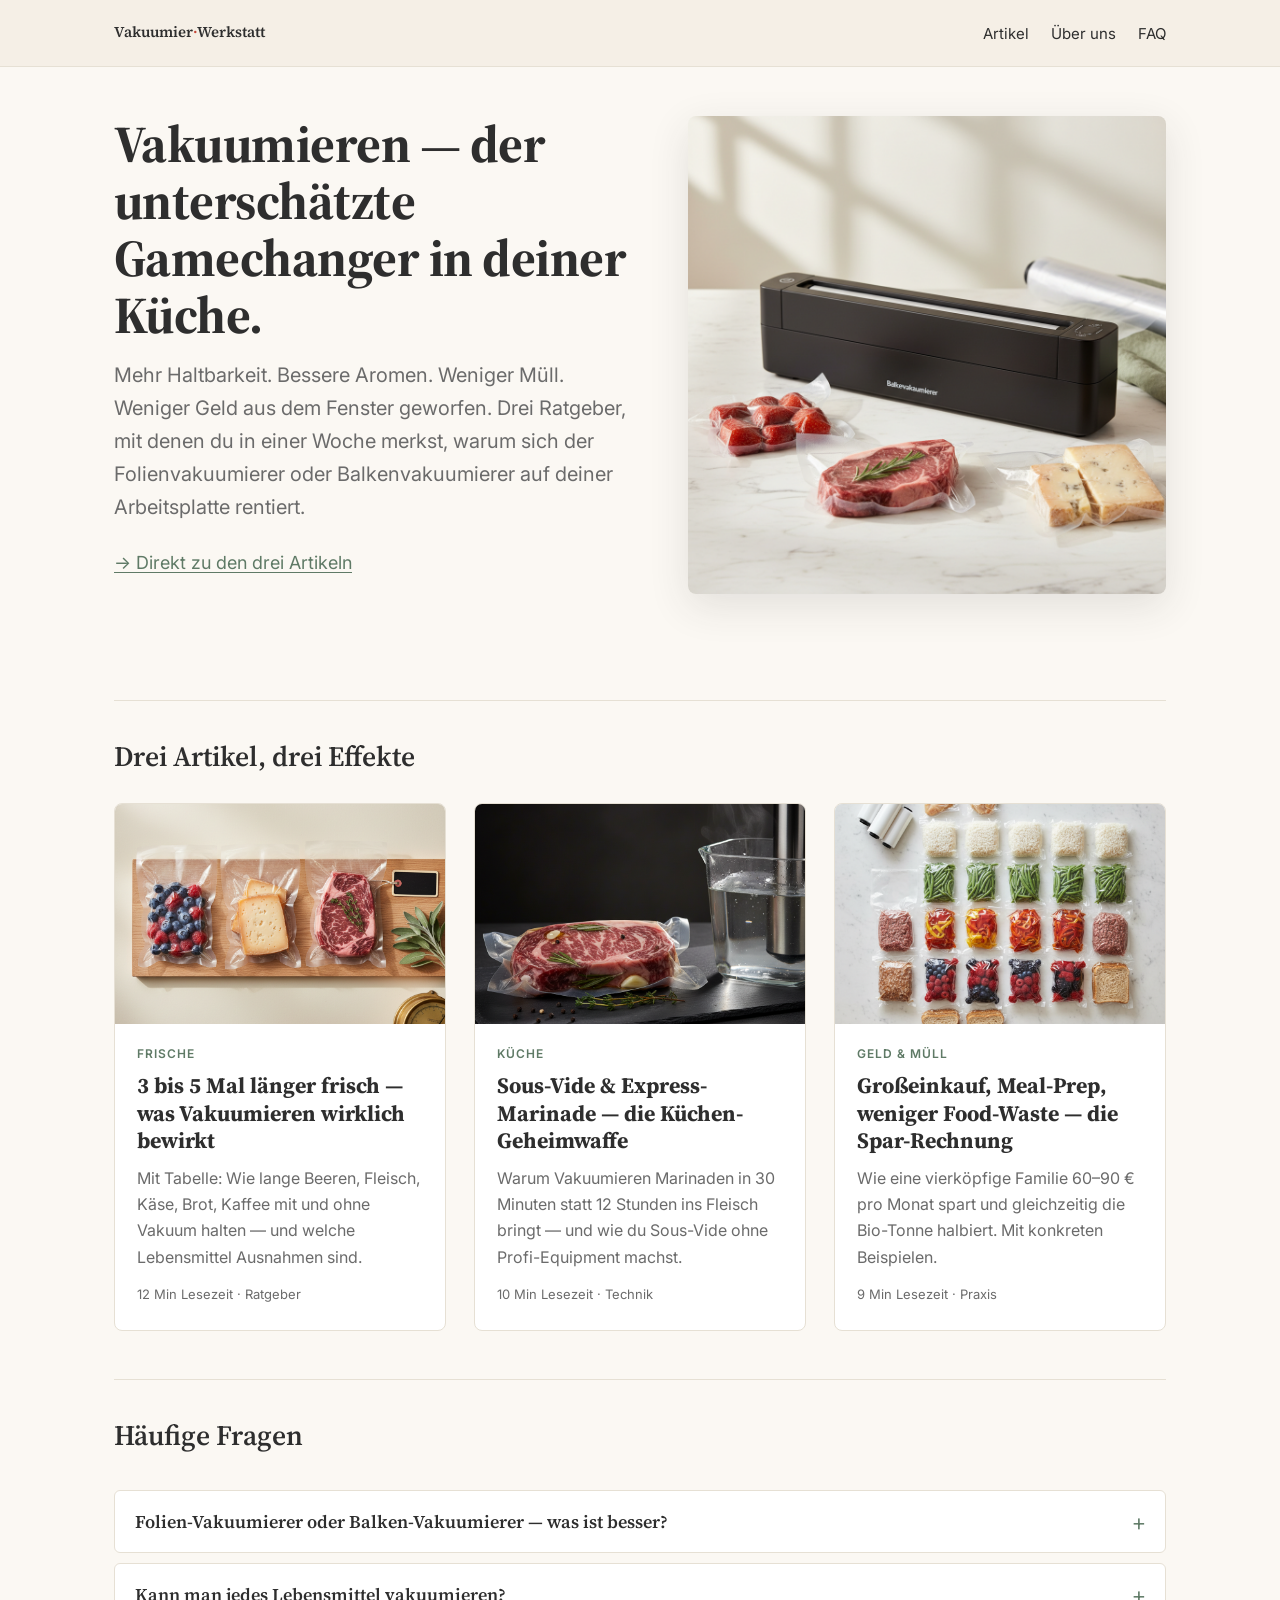
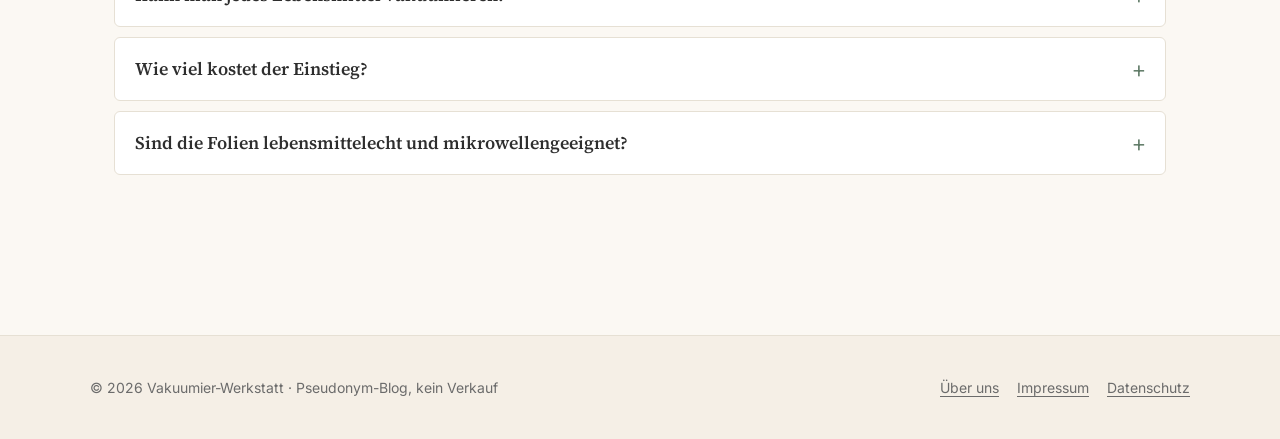
==== index.html @ cbb606b1 "Initial blog: 3 articles, E-E-A-T pages, schema.org markup" ====
<!doctype html>
<html lang="de">
<head>
<meta charset="utf-8">
<meta name="viewport" content="width=device-width,initial-scale=1">
<title>Vakuumier-Werkstatt — Vakuumieren als Gamechanger im Haushalt</title>
<meta name="description" content="Warum Vakuumieren mit Folie und Balkenvakuumierer dein Haushalts-Gamechanger ist: längere Haltbarkeit, bessere Aromen, weniger Müll, weniger Geld. Praxisnahe Ratgeber, Tabellen, Erfahrungswerte.">
<link rel="canonical" href="https://nichtagentur.github.io/vakuumier-werkstatt/">
<meta name="robots" content="index,follow,max-image-preview:large">
<meta name="author" content="Vakuumier-Werkstatt">
<meta name="theme-color" content="#F5EFE6">

<!-- Open Graph -->
<meta property="og:type" content="website">
<meta property="og:locale" content="de_DE">
<meta property="og:site_name" content="Vakuumier-Werkstatt">
<meta property="og:title" content="Vakuumieren — der unterschätzte Gamechanger im Haushalt">
<meta property="og:description" content="Längere Haltbarkeit, bessere Aromen, weniger Müll, weniger Geld. Drei Ratgeber-Artikel zu Folien-Vakuumierern und Balkenvakuumierern.">
<meta property="og:image" content="https://nichtagentur.github.io/vakuumier-werkstatt/img/00-hero.png">
<meta property="og:url" content="https://nichtagentur.github.io/vakuumier-werkstatt/">

<!-- Twitter -->
<meta name="twitter:card" content="summary_large_image">
<meta name="twitter:title" content="Vakuumieren — der unterschätzte Gamechanger im Haushalt">
<meta name="twitter:description" content="Drei Ratgeber-Artikel zu Folien-Vakuumierern und Balkenvakuumierern.">
<meta name="twitter:image" content="https://nichtagentur.github.io/vakuumier-werkstatt/img/00-hero.png">

<link rel="preconnect" href="https://fonts.googleapis.com">
<link rel="preconnect" href="https://fonts.gstatic.com" crossorigin>
<link rel="stylesheet" href="https://fonts.googleapis.com/css2?family=Inter:wght@400;500;600;700&family=Source+Serif+4:wght@400;600;700&display=swap">
<link rel="stylesheet" href="assets/style.css">

<script type="application/ld+json">
{
  "@context":"https://schema.org",
  "@type":"WebSite",
  "name":"Vakuumier-Werkstatt",
  "url":"https://nichtagentur.github.io/vakuumier-werkstatt/",
  "description":"Ratgeber-Blog zum Vakuumieren von Lebensmitteln mit Folien-Vakuumierern und Balkenvakuumierern.",
  "inLanguage":"de-DE",
  "publisher":{
    "@type":"Organization",
    "name":"Vakuumier-Werkstatt",
    "url":"https://nichtagentur.github.io/vakuumier-werkstatt/"
  }
}
</script>
</head>
<body>
<a href="#main" class="skip-link">Zum Inhalt springen</a>

<header class="site-header">
  <div class="nav">
    <a href="/" class="brand">Vakuumier<span>·</span>Werkstatt</a>
    <nav aria-label="Hauptnavigation">
      <ul>
        <li><a href="#artikel">Artikel</a></li>
        <li><a href="ueber-uns.html">Über uns</a></li>
        <li><a href="#faq">FAQ</a></li>
      </ul>
    </nav>
  </div>
</header>

<section class="hero">
  <div>
    <h1>Vakuumieren — der unterschätzte Gamechanger in deiner Küche.</h1>
    <p class="lede">Mehr Haltbarkeit. Bessere Aromen. Weniger Müll. Weniger Geld aus dem Fenster geworfen. Drei Ratgeber, mit denen du in einer Woche merkst, warum sich der Folien­vakuumierer oder Balken­vakuumierer auf deiner Arbeitsplatte rentiert.</p>
    <p><a href="#artikel">→ Direkt zu den drei Artikeln</a></p>
  </div>
  <img src="img/00-hero.png" alt="Schwarzer Balkenvakuumierer auf Marmor-Arbeitsplatte, daneben drei vakuumierte Beutel mit Erdbeeren, Steak und Käse" width="1200" height="675" fetchpriority="high">
</section>

<main id="main">

  <h2 class="section-title" id="artikel">Drei Artikel, drei Effekte</h2>

  <div class="cards">

    <article class="card">
      <a href="artikel/frische-verlaengern.html" class="card-link" aria-label="Artikel lesen: Wie Vakuumieren Lebensmittel 3 bis 5 Mal länger frisch hält">
        <img src="img/01-frische.png" alt="Vakuumierte Beutel mit Beeren, Käse und Steak auf Holz" width="800" height="533" loading="lazy">
        <div class="card-body">
          <span class="kicker">Frische</span>
          <h3>3 bis 5 Mal länger frisch — was Vakuumieren wirklich bewirkt</h3>
          <p>Mit Tabelle: Wie lange Beeren, Fleisch, Käse, Brot, Kaffee mit und ohne Vakuum halten — und welche Lebensmittel Ausnahmen sind.</p>
          <span class="meta">12 Min Lesezeit · Ratgeber</span>
        </div>
      </a>
    </article>

    <article class="card">
      <a href="artikel/sous-vide-marinieren.html" class="card-link" aria-label="Artikel lesen: Sous-Vide und Marinieren mit dem Vakuumierer">
        <img src="img/02-sousvide.png" alt="Vakuumierter Beutel mit Steak und Kräutern neben Sous-Vide-Stick" width="800" height="533" loading="lazy">
        <div class="card-body">
          <span class="kicker">Küche</span>
          <h3>Sous-Vide &amp; Express-Marinade — die Küchen-Geheimwaffe</h3>
          <p>Warum Vakuumieren Marinaden in 30 Minuten statt 12 Stunden ins Fleisch bringt — und wie du Sous-Vide ohne Profi-Equipment machst.</p>
          <span class="meta">10 Min Lesezeit · Technik</span>
        </div>
      </a>
    </article>

    <article class="card">
      <a href="artikel/sparen-meal-prep.html" class="card-link" aria-label="Artikel lesen: Geld sparen mit Großeinkauf und Meal Prep">
        <img src="img/03-sparen.png" alt="Marmor-Arbeitsplatte mit Raster aus vakuumierten Portions-Beuteln" width="800" height="533" loading="lazy">
        <div class="card-body">
          <span class="kicker">Geld &amp; Müll</span>
          <h3>Großeinkauf, Meal-Prep, weniger Food-Waste — die Spar-Rechnung</h3>
          <p>Wie eine vierköpfige Familie 60–90 € pro Monat spart und gleichzeitig die Bio-Tonne halbiert. Mit konkreten Beispielen.</p>
          <span class="meta">9 Min Lesezeit · Praxis</span>
        </div>
      </a>
    </article>

  </div>

  <h2 class="section-title" id="faq">Häufige Fragen</h2>
  <div class="faq">

    <details>
      <summary>Folien-Vakuumierer oder Balken-Vakuumierer — was ist besser?</summary>
      <div class="faq-body">
        <p>Für 95 % aller Haushalte ist ein <strong>Balkenvakuumierer</strong> die richtige Wahl: stärkere Pumpe, dichtet zuverlässiger, kommt mit feuchten Lebensmitteln klar und arbeitet mit günstigen Standard-Folienrollen. Folien-Vakuumierer (Hand- oder Stab-Geräte) sind nur sinnvoll als Zweitgerät für unterwegs, fürs Wieder-Vakuumieren bereits geöffneter Zip-Beutel oder bei extrem wenig Platz.</p>
      </div>
    </details>

    <details>
      <summary>Kann man jedes Lebensmittel vakuumieren?</summary>
      <div class="faq-body">
        <p>Nein. Frische weiche Pilze, frischer Knoblauch und frische Zwiebeln bilden im Vakuum potenziell Botulinum-Sporen-freundliche Bedingungen — diese gehören vorher gegart oder eingefroren. Auch frische Erdbeeren werden zerquetscht, wenn man sie nicht vorher kurz schockgefriert. Käse mit Schimmelkultur (Camembert, Roquefort) braucht Restluft. Mehr dazu in unserem <a href="artikel/frische-verlaengern.html">Frische-Artikel</a>.</p>
      </div>
    </details>

    <details>
      <summary>Wie viel kostet der Einstieg?</summary>
      <div class="faq-body">
        <p>Solider Balkenvakuumierer fürs erste Jahr: 80–140 €. Folienrollen (28 cm × 6 m, geprägt): rund 1,80 € pro Meter, je Beutel 5–15 Cent. Wer regelmäßig Fleisch portionsweise einfriert, hat das Gerät statistisch nach 4–7 Monaten amortisiert — siehe <a href="artikel/sparen-meal-prep.html">Spar-Rechnung</a>.</p>
      </div>
    </details>

    <details>
      <summary>Sind die Folien lebensmittelecht und mikrowellengeeignet?</summary>
      <div class="faq-body">
        <p>Geprägte Vakuumierfolien (PA/PE) sind in der EU als lebensmittelechte Verpackung zugelassen, BPA-frei und sous-vide-tauglich bis ca. 95 °C. Für Mikrowelle und Tiefkühler beide Symbole auf der Verpackung prüfen — die meisten guten Marken sind beides.</p>
      </div>
    </details>

  </div>

</main>

<footer class="site-footer">
  <div class="inner">
    <div>© 2026 Vakuumier-Werkstatt · Pseudonym-Blog, kein Verkauf</div>
    <ul>
      <li><a href="ueber-uns.html">Über uns</a></li>
      <li><a href="impressum.html">Impressum</a></li>
      <li><a href="datenschutz.html">Datenschutz</a></li>
    </ul>
  </div>
</footer>

<script type="application/ld+json">
{
  "@context":"https://schema.org",
  "@type":"FAQPage",
  "mainEntity":[
    {"@type":"Question","name":"Folien-Vakuumierer oder Balken-Vakuumierer — was ist besser?","acceptedAnswer":{"@type":"Answer","text":"Für 95 % aller Haushalte ist ein Balkenvakuumierer die richtige Wahl: stärkere Pumpe, dichtet zuverlässiger, kommt mit feuchten Lebensmitteln klar und arbeitet mit günstigen Standard-Folienrollen."}},
    {"@type":"Question","name":"Kann man jedes Lebensmittel vakuumieren?","acceptedAnswer":{"@type":"Answer","text":"Nein. Frische weiche Pilze, frischer Knoblauch und frische Zwiebeln bilden im Vakuum potenziell Botulinum-Sporen-freundliche Bedingungen. Frische Erdbeeren werden zerquetscht, wenn man sie nicht vorher kurz schockgefriert. Käse mit Schimmelkultur braucht Restluft."}},
    {"@type":"Question","name":"Wie viel kostet der Einstieg?","acceptedAnswer":{"@type":"Answer","text":"Solider Balkenvakuumierer 80–140 €. Folienrollen rund 1,80 € pro Meter, je Beutel 5–15 Cent. Amortisation nach 4–7 Monaten bei regelmäßigem Fleischportionieren."}},
    {"@type":"Question","name":"Sind die Folien lebensmittelecht und mikrowellengeeignet?","acceptedAnswer":{"@type":"Answer","text":"Geprägte Vakuumierfolien (PA/PE) sind in der EU als lebensmittelechte Verpackung zugelassen, BPA-frei und sous-vide-tauglich bis ca. 95 °C."}}
  ]
}
</script>
</body>
</html>
---- assets/style.css ----
:root{
  --cream:#F5EFE6;
  --sage:#8FA68E;
  --sage-dark:#5F7A66;
  --tomato:#C44536;
  --ink:#2E2E2E;
  --muted:#6b6b6b;
  --line:#e6e0d4;
  --bg:#fbf8f3;
  --max:760px;
  --maxwide:1100px;
  --serif:"Source Serif 4","Iowan Old Style",Georgia,serif;
  --sans:"Inter",-apple-system,BlinkMacSystemFont,"Segoe UI",Roboto,sans-serif;
}
*{box-sizing:border-box}
html{scroll-behavior:smooth;-webkit-text-size-adjust:100%}
body{
  margin:0;font-family:var(--sans);color:var(--ink);background:var(--bg);
  font-size:18px;line-height:1.65;font-feature-settings:"kern","liga";
}
img{max-width:100%;height:auto;display:block}
a{color:var(--sage-dark);text-decoration-thickness:1px;text-underline-offset:3px}
a:hover{color:var(--tomato)}

/* HEADER */
.site-header{
  border-bottom:1px solid var(--line);background:var(--cream);
}
.nav{
  max-width:var(--maxwide);margin:0 auto;padding:18px 24px;
  display:flex;justify-content:space-between;align-items:center;gap:24px;flex-wrap:wrap;
}
.brand{font-family:var(--serif);font-weight:600;font-size:22px;color:var(--ink);text-decoration:none}
.brand span{color:var(--tomato)}
.nav ul{list-style:none;margin:0;padding:0;display:flex;gap:22px;flex-wrap:wrap}
.nav a{color:var(--ink);text-decoration:none;font-size:15px}
.nav a:hover{color:var(--tomato)}

/* HERO */
.hero{
  max-width:var(--maxwide);margin:0 auto;padding:48px 24px 24px;
  display:grid;grid-template-columns:1.1fr 1fr;gap:48px;align-items:center;
}
.hero h1{
  font-family:var(--serif);font-weight:700;font-size:clamp(32px,4.5vw,52px);
  line-height:1.1;margin:0 0 16px;letter-spacing:-0.01em;
}
.hero p.lede{font-size:20px;color:var(--muted);margin:0 0 24px}
.hero img{border-radius:8px;box-shadow:0 12px 40px rgba(46,46,46,0.12)}
@media(max-width:760px){.hero{grid-template-columns:1fr;padding-top:24px;gap:24px}}

/* ARTICLES GRID */
main{max-width:var(--maxwide);margin:0 auto;padding:32px 24px 64px}
.section-title{
  font-family:var(--serif);font-size:28px;margin:48px 0 24px;font-weight:600;
  border-top:1px solid var(--line);padding-top:32px;
}
.cards{display:grid;grid-template-columns:repeat(3,1fr);gap:28px}
@media(max-width:880px){.cards{grid-template-columns:1fr}}
.card{
  background:#fff;border:1px solid var(--line);border-radius:8px;overflow:hidden;
  transition:transform .2s ease,box-shadow .2s ease;display:flex;flex-direction:column;
}
.card:hover{transform:translateY(-2px);box-shadow:0 8px 28px rgba(46,46,46,0.08)}
.card a.card-link{color:inherit;text-decoration:none;display:flex;flex-direction:column;height:100%}
.card img{aspect-ratio:3/2;object-fit:cover}
.card-body{padding:20px 22px 24px;flex:1;display:flex;flex-direction:column}
.card .kicker{
  font-size:12px;letter-spacing:0.08em;text-transform:uppercase;color:var(--sage-dark);
  font-weight:600;margin-bottom:8px;
}
.card h3{font-family:var(--serif);font-size:22px;line-height:1.25;margin:0 0 10px}
.card p{margin:0 0 14px;color:var(--muted);font-size:16px;flex:1}
.card .meta{font-size:13px;color:var(--muted)}

/* ARTICLE */
article.post{max-width:var(--max);margin:0 auto;padding:24px}
.post-header{margin:24px 0 32px}
.post-header .kicker{font-size:13px;letter-spacing:0.1em;text-transform:uppercase;color:var(--sage-dark);font-weight:600}
.post h1{
  font-family:var(--serif);font-weight:700;font-size:clamp(30px,4.2vw,46px);
  line-height:1.12;letter-spacing:-0.01em;margin:8px 0 16px;
}
.post .lede{font-size:21px;color:var(--muted);line-height:1.5;margin:0 0 20px}
.post .byline{font-size:14px;color:var(--muted);display:flex;gap:14px;flex-wrap:wrap;align-items:center}
.post .byline strong{color:var(--ink)}
.post figure{margin:32px 0}
.post figure img{border-radius:6px}
.post figcaption{font-size:13px;color:var(--muted);margin-top:8px;font-style:italic}
.post h2{font-family:var(--serif);font-size:30px;margin:48px 0 16px;font-weight:600;line-height:1.2}
.post h3{font-family:var(--serif);font-size:22px;margin:32px 0 12px;font-weight:600}
.post p{margin:0 0 18px}
.post ul,.post ol{margin:0 0 22px;padding-left:24px}
.post li{margin-bottom:8px}
.post blockquote{
  border-left:4px solid var(--sage);background:var(--cream);
  padding:18px 22px;margin:28px 0;border-radius:0 4px 4px 0;font-style:italic;
}
.post table{width:100%;border-collapse:collapse;margin:24px 0;font-size:16px}
.post table th,.post table td{
  text-align:left;padding:12px 14px;border-bottom:1px solid var(--line);
}
.post table th{background:var(--cream);font-weight:600}
.post table tr:hover td{background:#fafafa}
.callout{
  background:var(--cream);border:1px solid var(--line);border-left:4px solid var(--tomato);
  padding:18px 22px;margin:28px 0;border-radius:0 4px 4px 0;
}
.callout strong{color:var(--tomato)}
.tldr{
  background:#fff;border:1px solid var(--line);border-radius:6px;padding:18px 22px;margin:0 0 28px;
}
.tldr strong{display:block;font-size:13px;letter-spacing:0.08em;text-transform:uppercase;color:var(--sage-dark);margin-bottom:6px}

/* AUTHOR BOX */
.author-box{
  display:flex;gap:18px;align-items:flex-start;margin:48px 0 0;padding:24px;
  background:var(--cream);border-radius:8px;border:1px solid var(--line);
}
.author-avatar{
  width:64px;height:64px;border-radius:50%;background:var(--sage);
  display:flex;align-items:center;justify-content:center;color:#fff;
  font-family:var(--serif);font-size:28px;font-weight:700;flex-shrink:0;
}
.author-box h4{margin:0 0 4px;font-family:var(--serif);font-size:18px}
.author-box p{margin:0;font-size:15px;color:var(--muted);line-height:1.55}

/* FAQ */
.faq{margin:32px 0}
.faq details{
  border:1px solid var(--line);border-radius:6px;margin-bottom:10px;background:#fff;
}
.faq summary{
  cursor:pointer;padding:16px 20px;font-weight:600;font-family:var(--serif);font-size:18px;
  list-style:none;position:relative;
}
.faq summary::-webkit-details-marker{display:none}
.faq summary::after{
  content:"+";position:absolute;right:20px;top:14px;font-size:22px;color:var(--sage-dark);
  transition:transform .2s;
}
.faq details[open] summary::after{content:"−"}
.faq details[open] summary{border-bottom:1px solid var(--line)}
.faq .faq-body{padding:14px 20px 20px;color:var(--muted)}
.faq .faq-body p{margin:0 0 10px}

/* FOOTER */
.site-footer{
  border-top:1px solid var(--line);background:var(--cream);margin-top:64px;padding:40px 24px;
}
.site-footer .inner{
  max-width:var(--maxwide);margin:0 auto;
  display:flex;justify-content:space-between;flex-wrap:wrap;gap:24px;font-size:14px;color:var(--muted);
}
.site-footer a{color:var(--muted)}
.site-footer ul{list-style:none;margin:0;padding:0;display:flex;gap:18px;flex-wrap:wrap}

/* UTIL */
.skip-link{position:absolute;left:-9999px;top:auto}
.skip-link:focus{left:8px;top:8px;background:#fff;padding:8px 12px;border:2px solid var(--sage-dark);z-index:999}
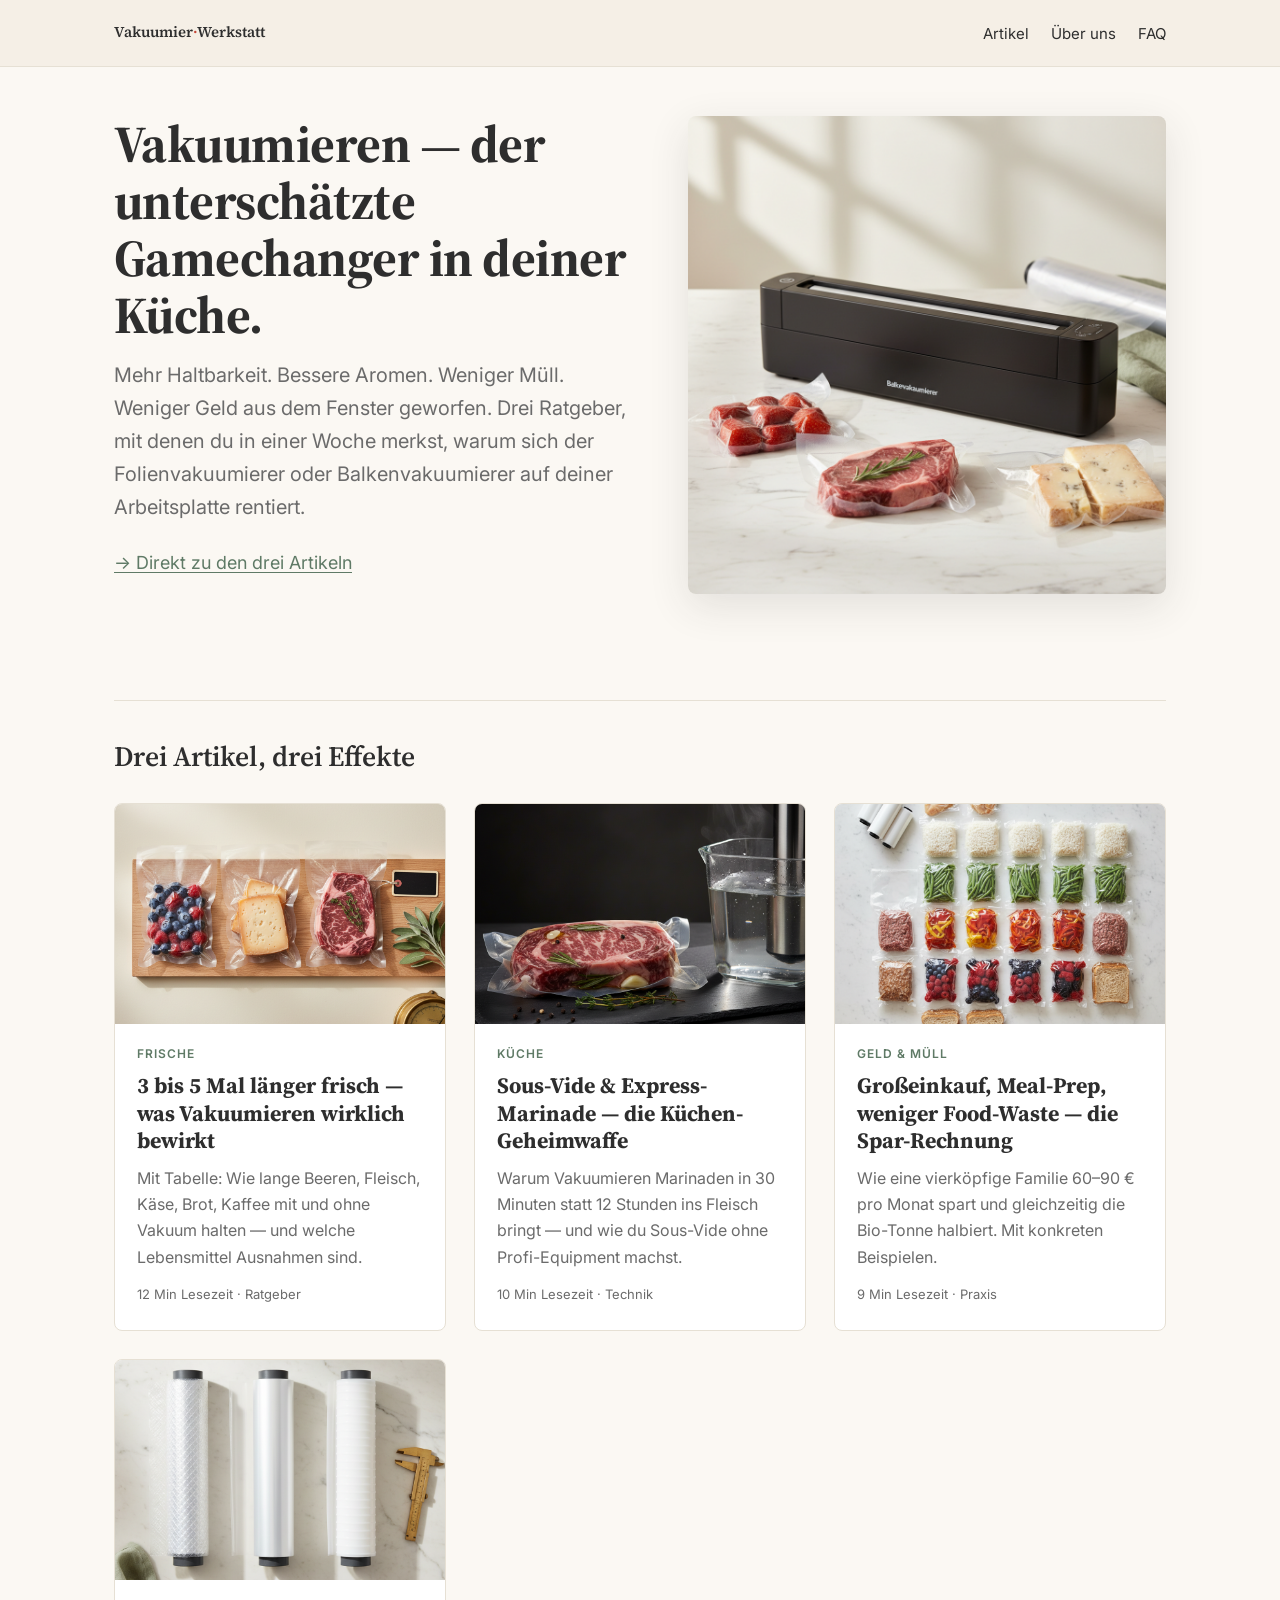
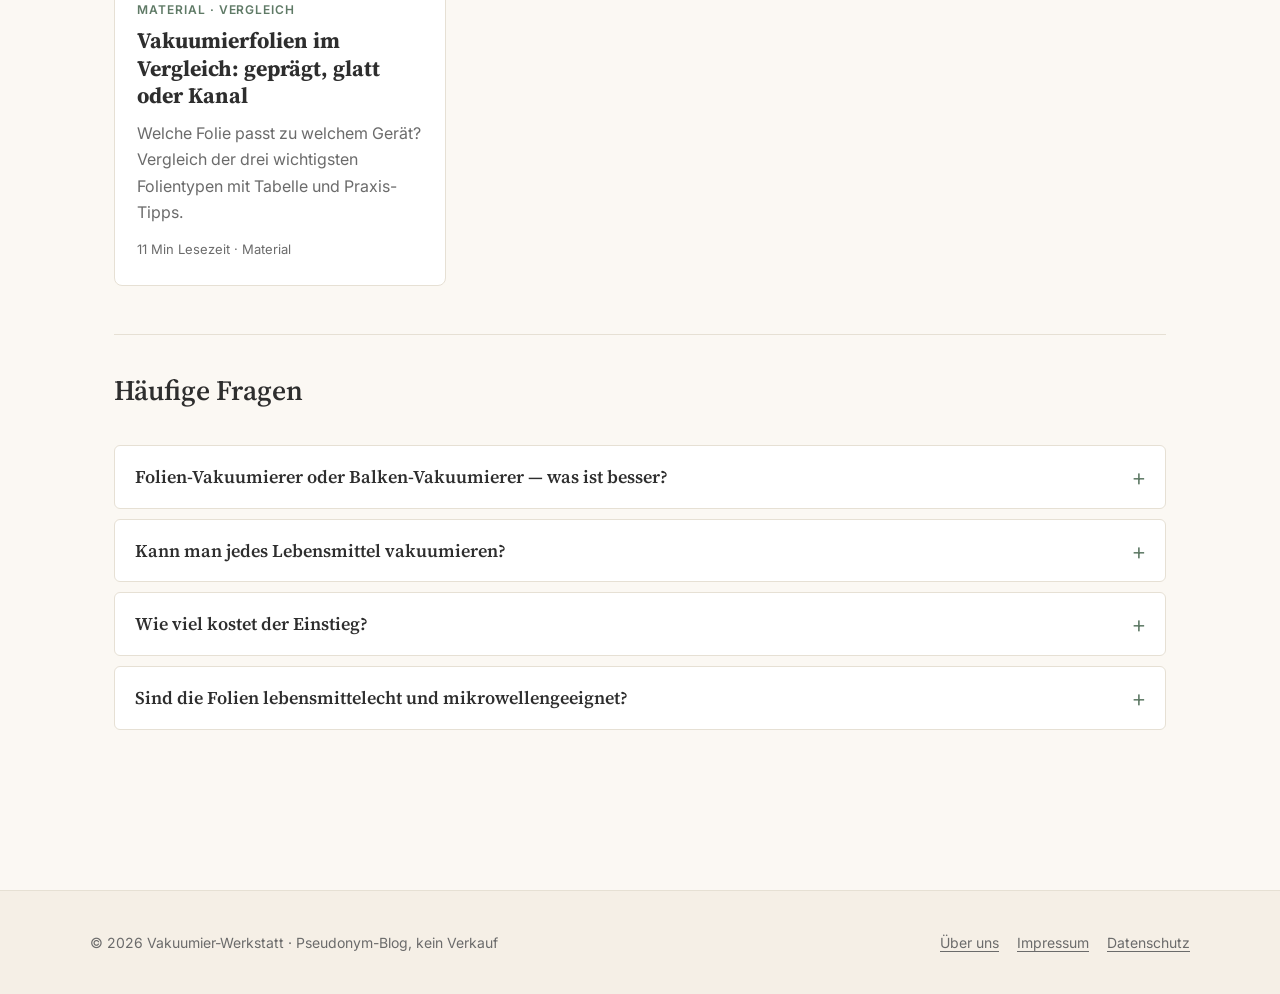
==== commit d77e0c96: "Auto-Artikel: folientypen-vergleich" ====
--- a/index.html
+++ b/index.html
@@ -113,6 +113,18 @@
       </a>
     </article>
 
+    <article class="card">
+      <a href="artikel/folientypen-vergleich.html" class="card-link" aria-label="Artikel lesen: Vakuumierfolien im Vergleich">
+        <img src="img/folientypen-vergleich.png" alt="Drei Vakuumier-Folienrollen nebeneinander: geprägt, glatt und Kanalfolie" width="800" height="533" loading="lazy">
+        <div class="card-body">
+          <span class="kicker">Material · Vergleich</span>
+          <h3>Vakuumierfolien im Vergleich: geprägt, glatt oder Kanal</h3>
+          <p>Welche Folie passt zu welchem Gerät? Vergleich der drei wichtigsten Folientypen mit Tabelle und Praxis-Tipps.</p>
+          <span class="meta">11 Min Lesezeit · Material</span>
+        </div>
+      </a>
+    </article>
+
   </div>
 
   <h2 class="section-title" id="faq">Häufige Fragen</h2>
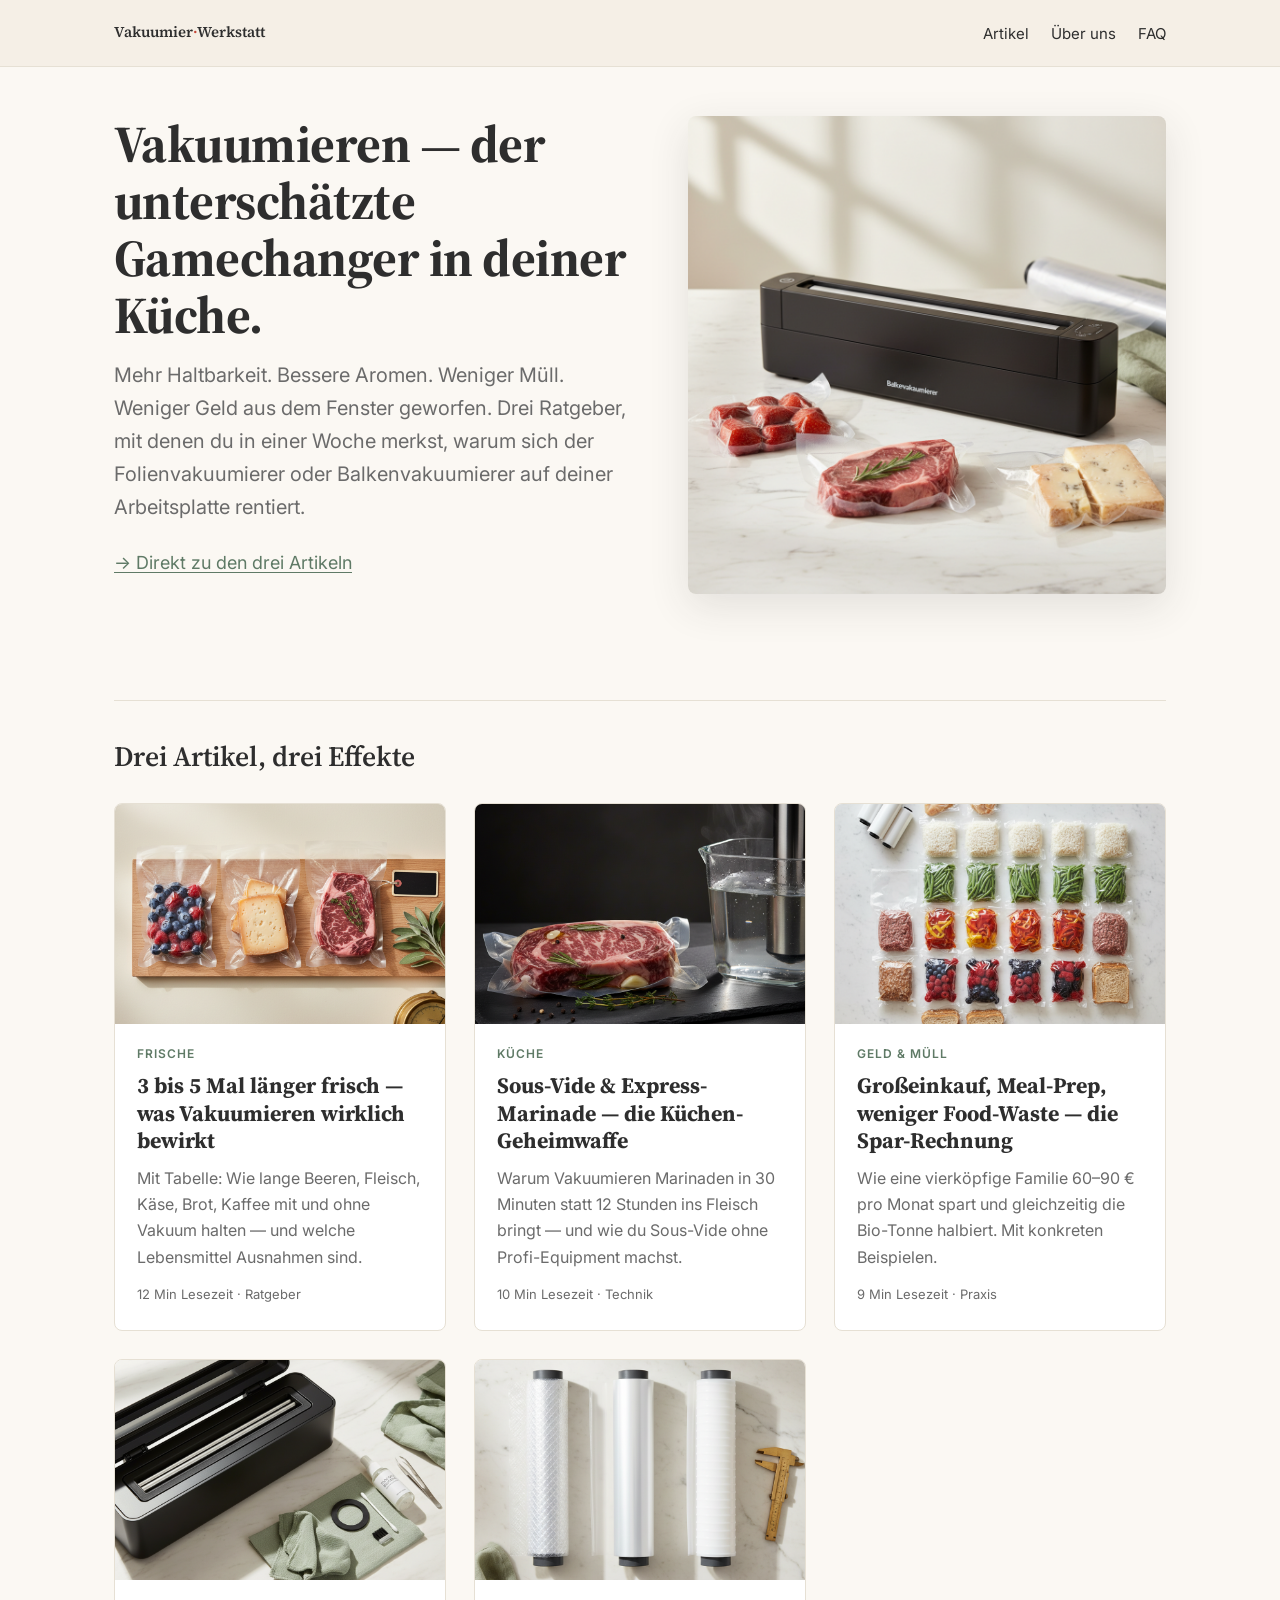
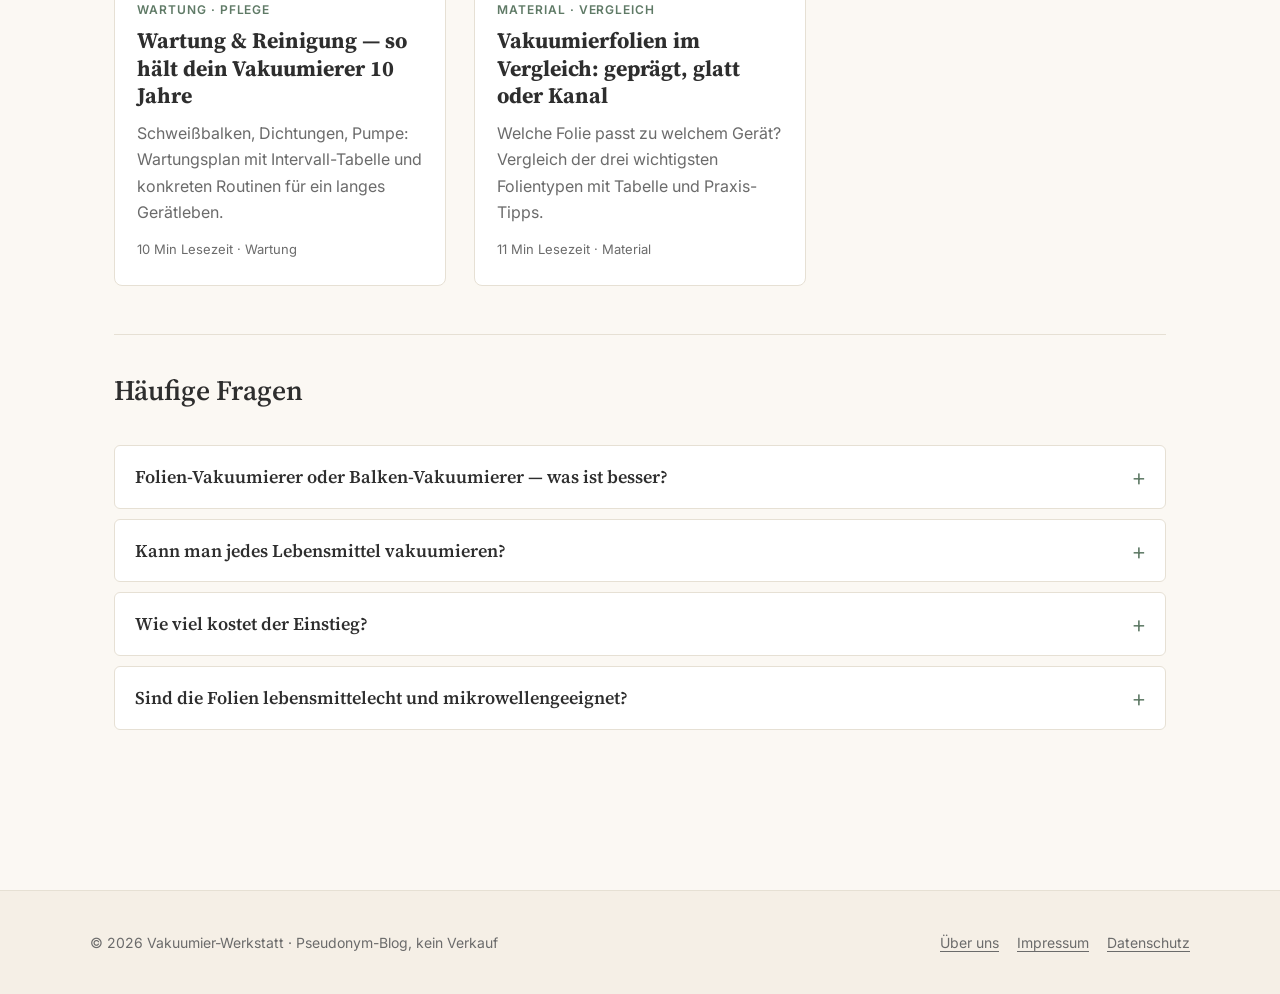
==== commit a07cbdb7: "Auto-Artikel: wartung-reinigung" ====
--- a/index.html
+++ b/index.html
@@ -114,6 +114,18 @@
     </article>
 
     <article class="card">
+      <a href="artikel/wartung-reinigung.html" class="card-link" aria-label="Artikel lesen: Vakuumierer-Wartung und Reinigung">
+        <img src="img/wartung-reinigung.png" alt="Geöffneter Balkenvakuumierer mit Schweißbalken, Dichtung und Reinigungs-Werkzeugen" width="800" height="533" loading="lazy">
+        <div class="card-body">
+          <span class="kicker">Wartung · Pflege</span>
+          <h3>Wartung &amp; Reinigung — so hält dein Vakuumierer 10 Jahre</h3>
+          <p>Schweißbalken, Dichtungen, Pumpe: Wartungsplan mit Intervall-Tabelle und konkreten Routinen für ein langes Gerätleben.</p>
+          <span class="meta">10 Min Lesezeit · Wartung</span>
+        </div>
+      </a>
+    </article>
+
+    <article class="card">
       <a href="artikel/folientypen-vergleich.html" class="card-link" aria-label="Artikel lesen: Vakuumierfolien im Vergleich">
         <img src="img/folientypen-vergleich.png" alt="Drei Vakuumier-Folienrollen nebeneinander: geprägt, glatt und Kanalfolie" width="800" height="533" loading="lazy">
         <div class="card-body">
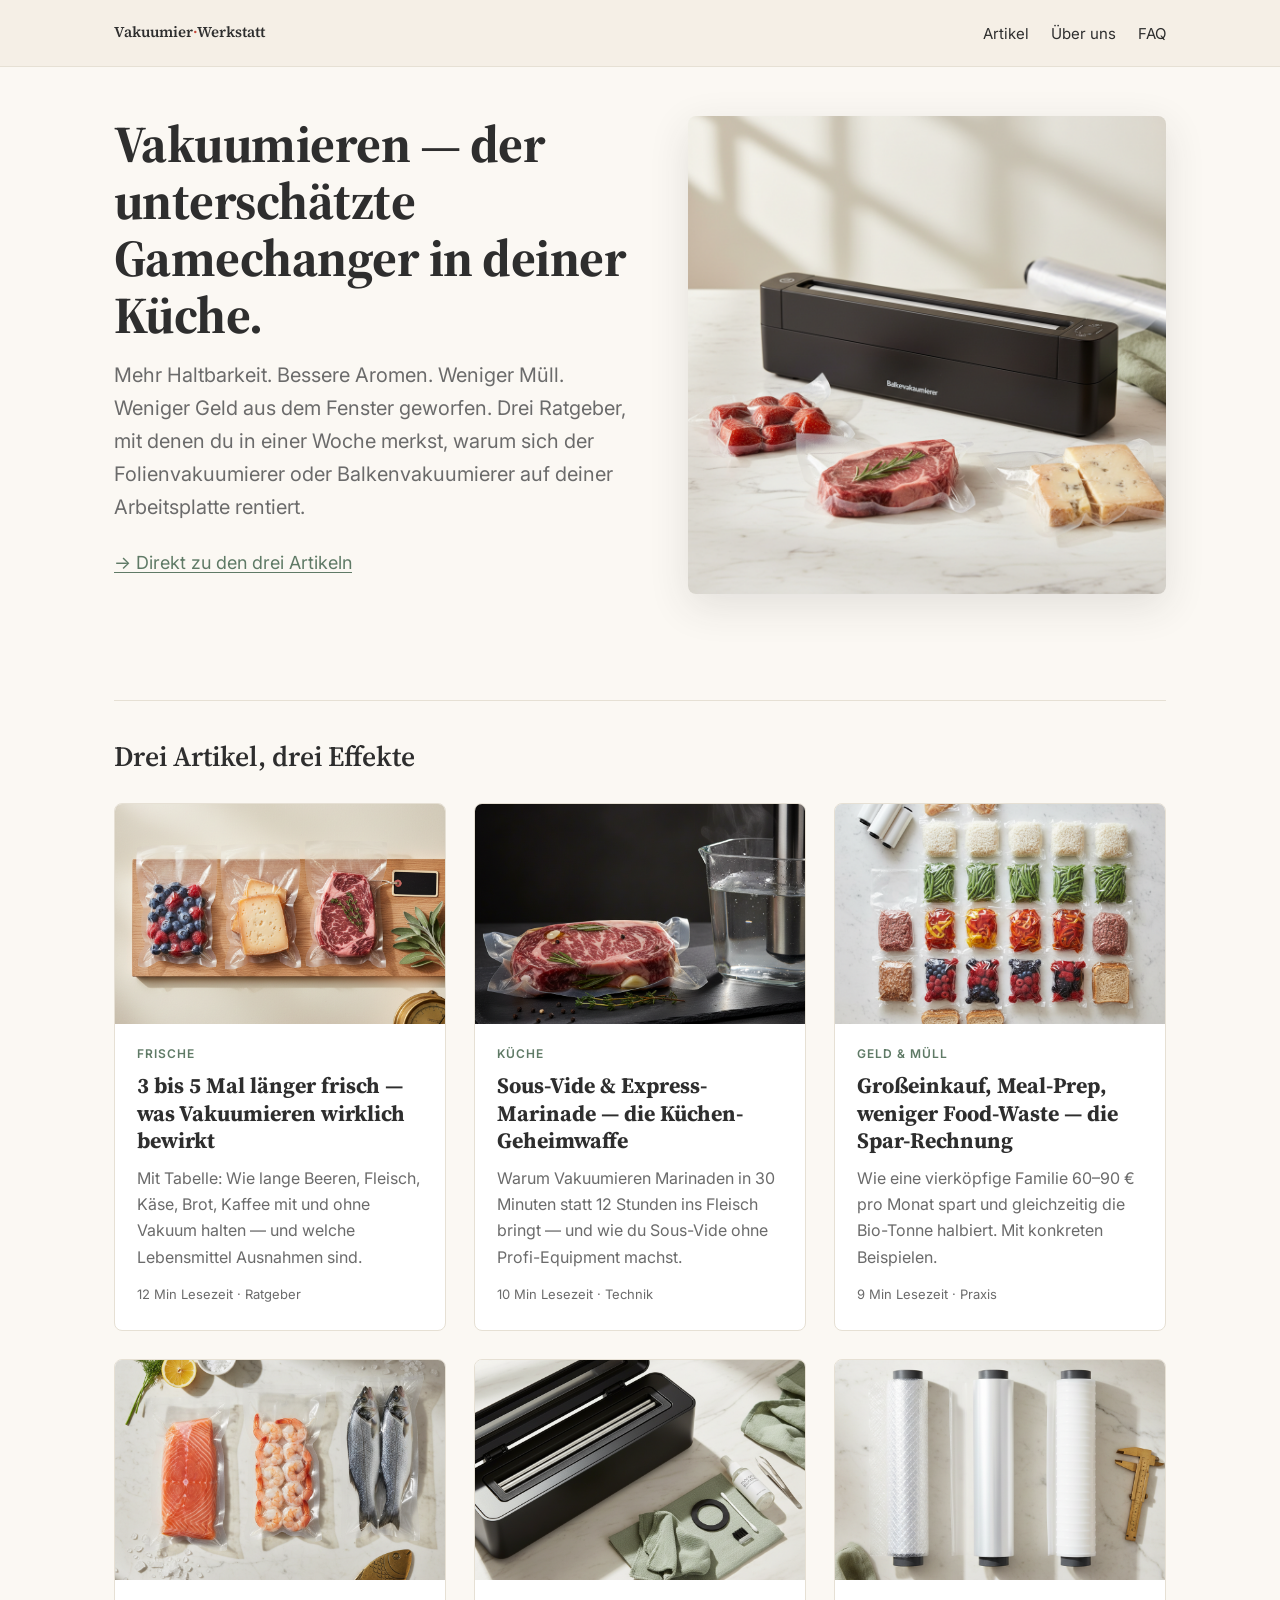
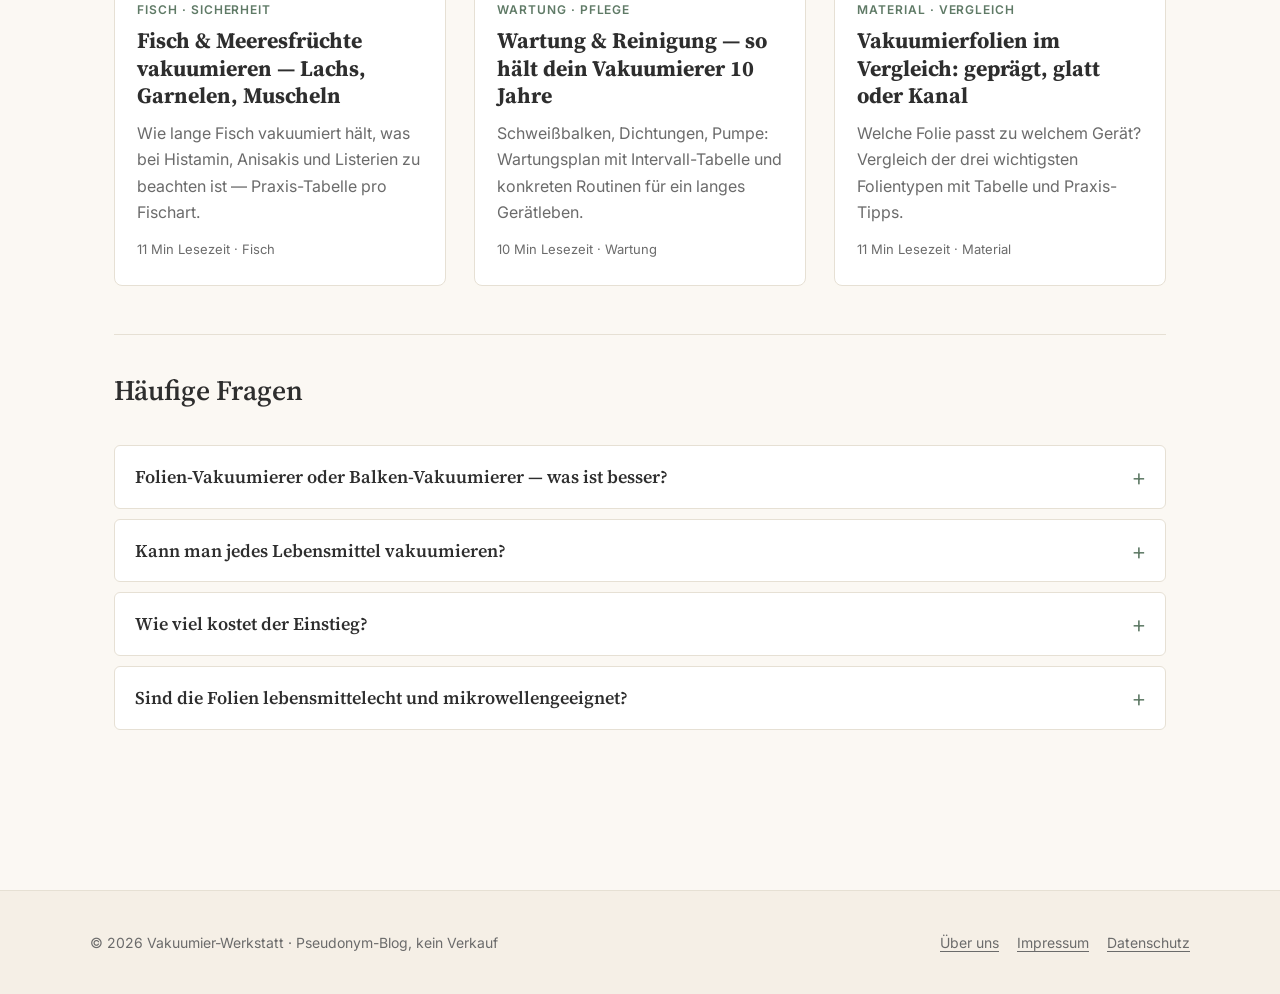
==== commit f6bb0edd: "Auto-Artikel: fisch-meeresfruechte" ====
--- a/index.html
+++ b/index.html
@@ -114,6 +114,18 @@
     </article>
 
     <article class="card">
+      <a href="artikel/fisch-meeresfruechte.html" class="card-link" aria-label="Artikel lesen: Fisch und Meeresfrüchte vakuumieren">
+        <img src="img/fisch-meeresfruechte.png" alt="Drei vakuumierte Beutel mit Lachs, Garnelen und Wolfsbarsch auf Marmor" width="800" height="533" loading="lazy">
+        <div class="card-body">
+          <span class="kicker">Fisch · Sicherheit</span>
+          <h3>Fisch &amp; Meeresfrüchte vakuumieren — Lachs, Garnelen, Muscheln</h3>
+          <p>Wie lange Fisch vakuumiert hält, was bei Histamin, Anisakis und Listerien zu beachten ist — Praxis-Tabelle pro Fischart.</p>
+          <span class="meta">11 Min Lesezeit · Fisch</span>
+        </div>
+      </a>
+    </article>
+
+    <article class="card">
       <a href="artikel/wartung-reinigung.html" class="card-link" aria-label="Artikel lesen: Vakuumierer-Wartung und Reinigung">
         <img src="img/wartung-reinigung.png" alt="Geöffneter Balkenvakuumierer mit Schweißbalken, Dichtung und Reinigungs-Werkzeugen" width="800" height="533" loading="lazy">
         <div class="card-body">
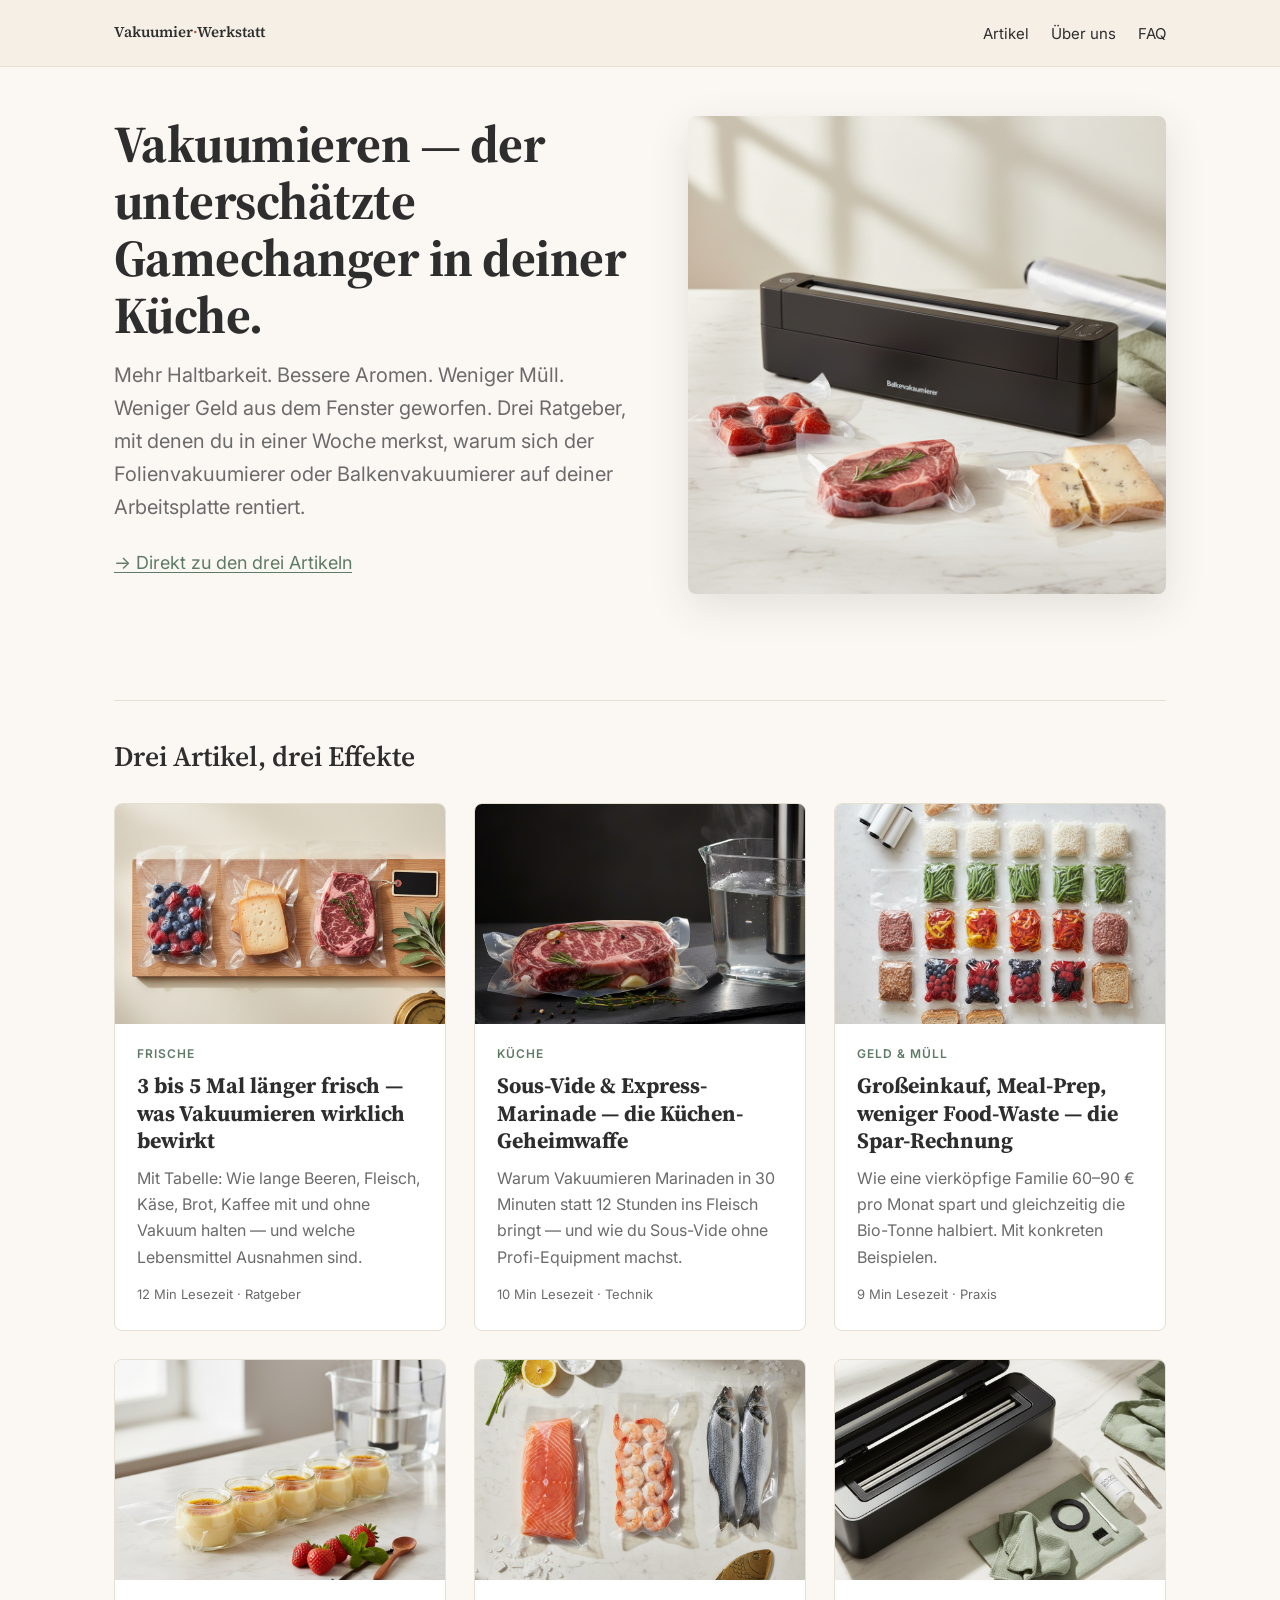
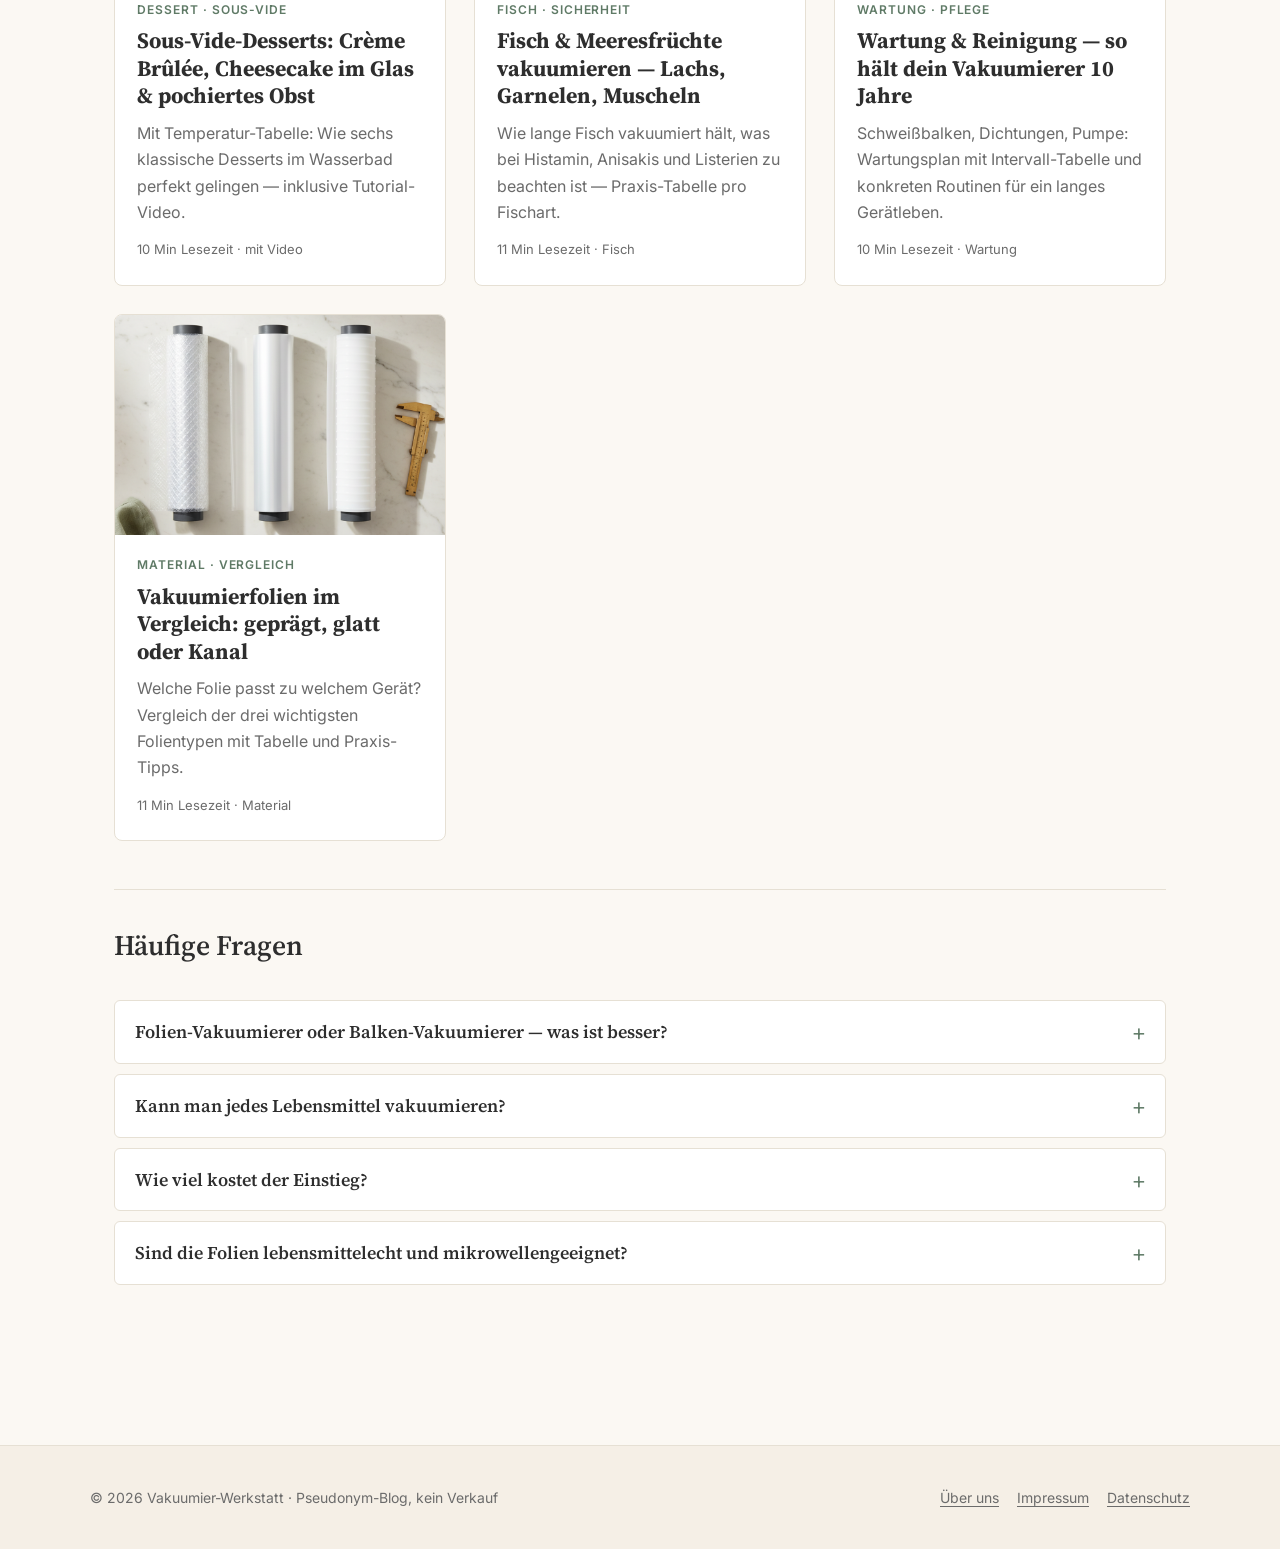
==== commit 5336c3fd: "Auto-Artikel: sous-vide-desserts (mit Video)" ====
--- a/index.html
+++ b/index.html
@@ -114,6 +114,18 @@
     </article>
 
     <article class="card">
+      <a href="artikel/sous-vide-desserts.html" class="card-link" aria-label="Artikel lesen: Sous-Vide-Desserts mit dem Vakuumierer">
+        <img src="img/sous-vide-desserts.png" alt="Vakuumierter Beutel mit Crème-Brûlée-Gläschen neben Vanilleschote und Sous-Vide-Stick" width="800" height="533" loading="lazy">
+        <div class="card-body">
+          <span class="kicker">Dessert · Sous-Vide</span>
+          <h3>Sous-Vide-Desserts: Crème Brûlée, Cheesecake im Glas &amp; pochiertes Obst</h3>
+          <p>Mit Temperatur-Tabelle: Wie sechs klassische Desserts im Wasserbad perfekt gelingen — inklusive Tutorial-Video.</p>
+          <span class="meta">10 Min Lesezeit · mit Video</span>
+        </div>
+      </a>
+    </article>
+
+    <article class="card">
       <a href="artikel/fisch-meeresfruechte.html" class="card-link" aria-label="Artikel lesen: Fisch und Meeresfrüchte vakuumieren">
         <img src="img/fisch-meeresfruechte.png" alt="Drei vakuumierte Beutel mit Lachs, Garnelen und Wolfsbarsch auf Marmor" width="800" height="533" loading="lazy">
         <div class="card-body">
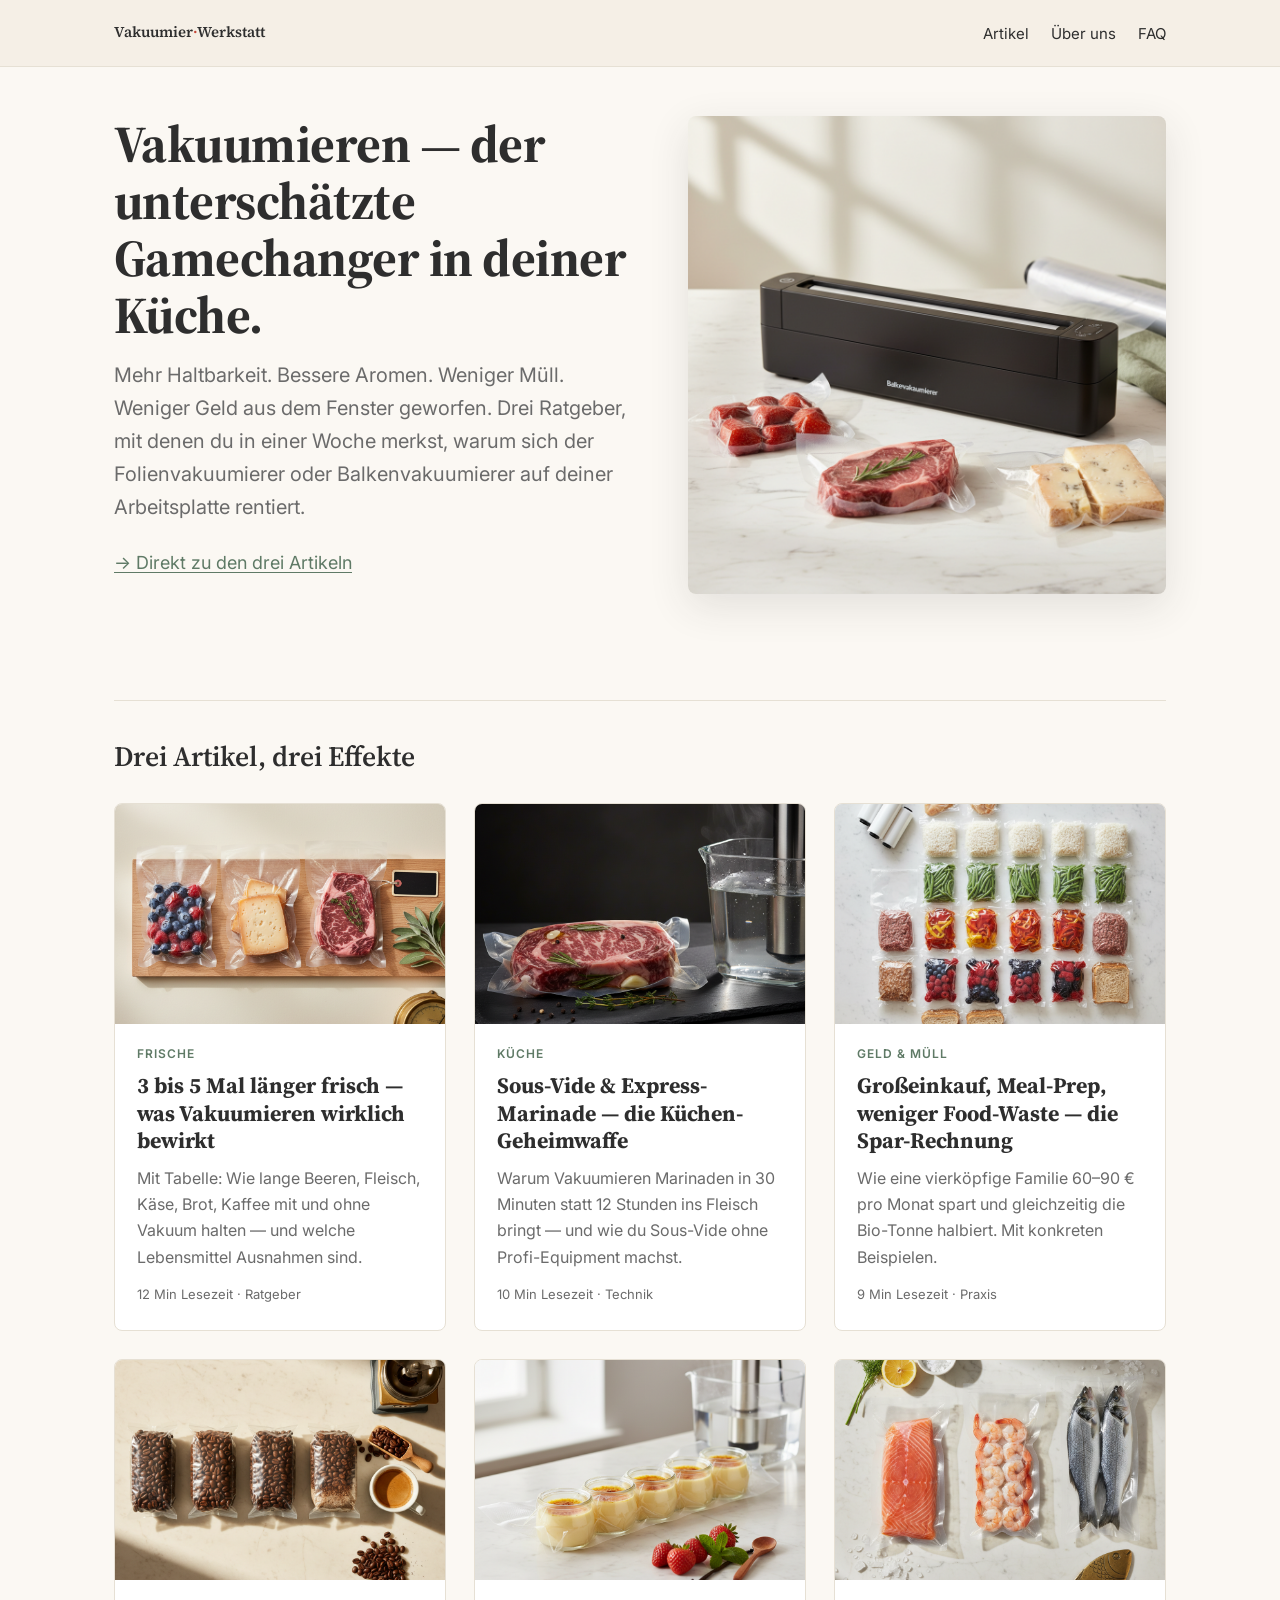
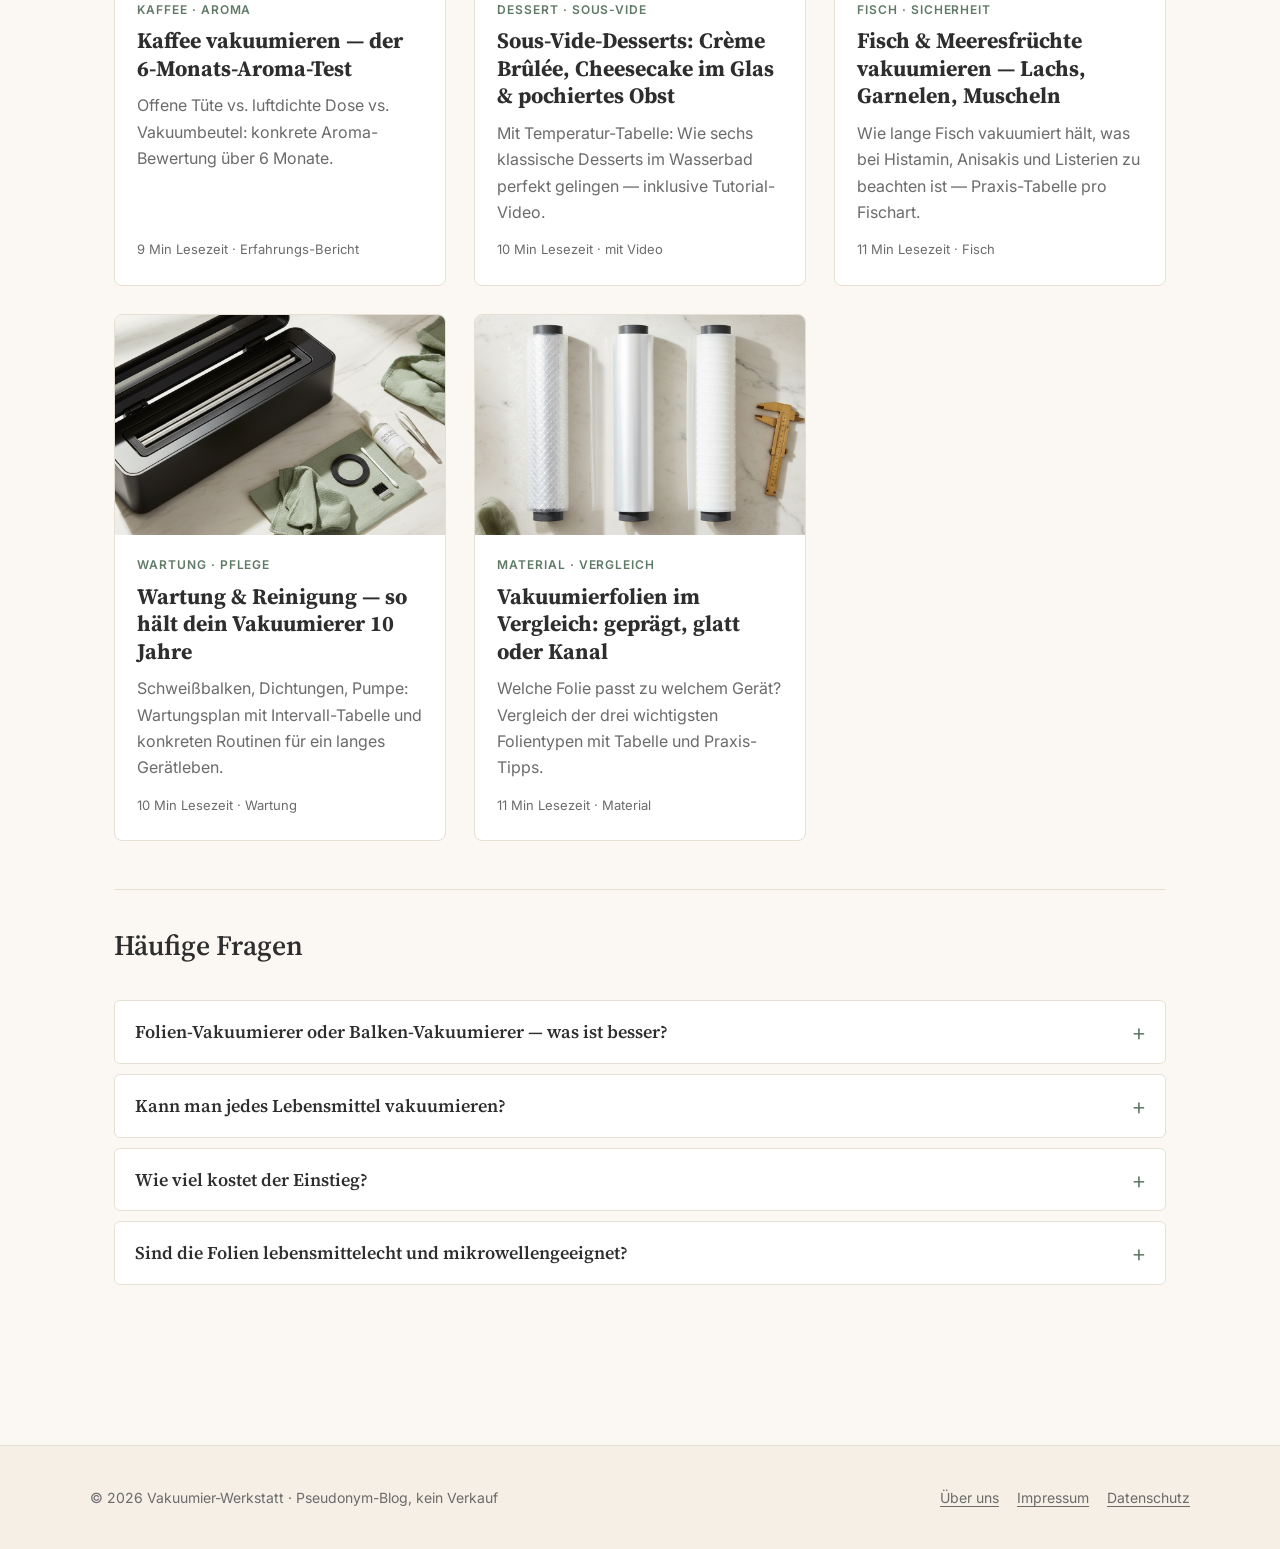
==== commit 13851bae: "Auto-Artikel: kaffee-aroma" ====
--- a/index.html
+++ b/index.html
@@ -114,6 +114,18 @@
     </article>
 
     <article class="card">
+      <a href="artikel/kaffee-aroma.html" class="card-link" aria-label="Artikel lesen: Kaffeebohnen vakuumieren — Aroma-Test">
+        <img src="img/kaffee-aroma.png" alt="Drei vakuumierte Beutel mit Kaffeebohnen und eine Espresso-Tasse auf Marmor" width="800" height="533" loading="lazy">
+        <div class="card-body">
+          <span class="kicker">Kaffee · Aroma</span>
+          <h3>Kaffee vakuumieren — der 6-Monats-Aroma-Test</h3>
+          <p>Offene Tüte vs. luftdichte Dose vs. Vakuumbeutel: konkrete Aroma-Bewertung über 6 Monate.</p>
+          <span class="meta">9 Min Lesezeit · Erfahrungs-Bericht</span>
+        </div>
+      </a>
+    </article>
+
+    <article class="card">
       <a href="artikel/sous-vide-desserts.html" class="card-link" aria-label="Artikel lesen: Sous-Vide-Desserts mit dem Vakuumierer">
         <img src="img/sous-vide-desserts.png" alt="Vakuumierter Beutel mit Crème-Brûlée-Gläschen neben Vanilleschote und Sous-Vide-Stick" width="800" height="533" loading="lazy">
         <div class="card-body">
